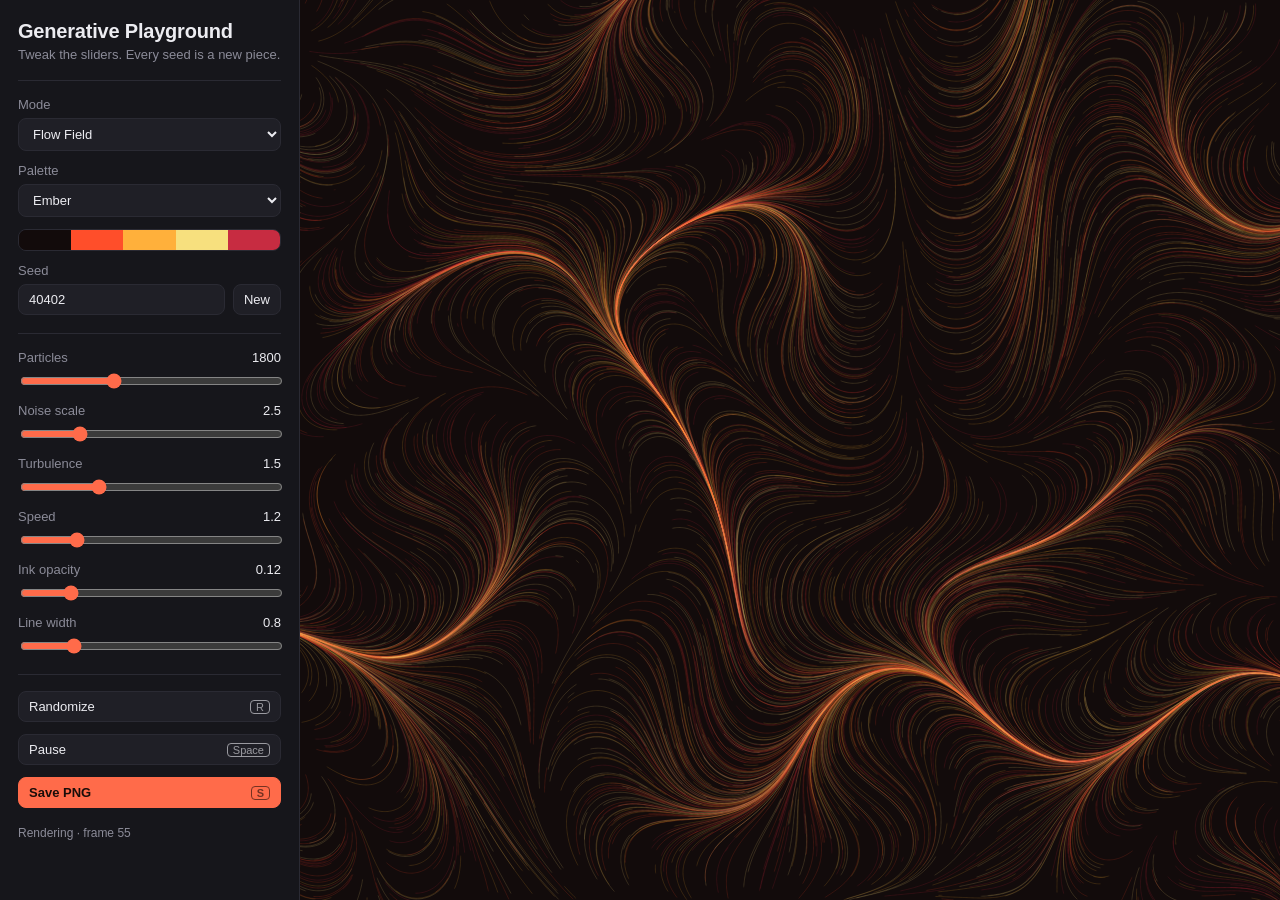
==== index.html @ ee1938bc "Initial commit: generative art playground Browser playground with Flow Field, Clifford Attractor and" ====
<!doctype html>
<html lang="en">
<head>
  <meta charset="utf-8">
  <meta name="viewport" content="width=device-width, initial-scale=1">
  <title>Generative Playground</title>
  <link rel="stylesheet" href="style.css">
</head>
<body>
  <aside id="panel">
    <header>
      <h1>Generative Playground</h1>
      <p class="sub">Tweak the sliders. Every seed is a new piece.</p>
    </header>

    <section class="group">
      <label class="field">
        <span class="label">Mode</span>
        <select id="mode"></select>
      </label>
      <label class="field">
        <span class="label">Palette</span>
        <select id="palette"></select>
      </label>
      <div id="swatches"></div>
      <label class="field">
        <span class="label">Seed</span>
        <div class="row">
          <input id="seed" type="number" min="0" step="1">
          <button id="reseed" type="button" title="New seed">New</button>
        </div>
      </label>
    </section>

    <section class="group" id="params"></section>

    <section class="group actions">
      <button id="randomize" type="button">Randomize <kbd>R</kbd></button>
      <button id="pause" type="button">Pause <kbd>Space</kbd></button>
      <button id="save" type="button" class="primary">Save PNG <kbd>S</kbd></button>
    </section>

    <p id="status" aria-live="polite"></p>
  </aside>

  <main id="stage">
    <canvas id="canvas"></canvas>
  </main>

  <script src="app.js"></script>
</body>
</html>
---- style.css ----
:root {
  --bg: #0e0e11;
  --panel: #16161b;
  --line: #2a2a33;
  --text: #ececf1;
  --muted: #8b8b98;
  --accent: #ff6b4a;
  --radius: 8px;
  font-family: ui-sans-serif, -apple-system, "Segoe UI", Roboto, sans-serif;
  color-scheme: dark;
}

* { box-sizing: border-box; }

html, body {
  margin: 0;
  height: 100%;
  background: var(--bg);
  color: var(--text);
}

body {
  display: grid;
  grid-template-columns: 300px 1fr;
}

#panel {
  background: var(--panel);
  border-right: 1px solid var(--line);
  padding: 20px 18px;
  overflow-y: auto;
  display: flex;
  flex-direction: column;
  gap: 18px;
}

h1 {
  margin: 0;
  font-size: 20px;
  letter-spacing: -0.01em;
}

.sub {
  margin: 4px 0 0;
  color: var(--muted);
  font-size: 13px;
}

.group {
  display: flex;
  flex-direction: column;
  gap: 12px;
  padding-top: 16px;
  border-top: 1px solid var(--line);
}

.field {
  display: flex;
  flex-direction: column;
  gap: 6px;
  font-size: 13px;
}

.field .head {
  display: flex;
  justify-content: space-between;
}

.label { color: var(--muted); }

output {
  font-variant-numeric: tabular-nums;
  color: var(--text);
}

.row { display: flex; gap: 8px; }
.row input { flex: 1; min-width: 0; }

select, input[type="number"], button {
  font: inherit;
  font-size: 13px;
  color: var(--text);
  background: #1f1f26;
  border: 1px solid var(--line);
  border-radius: var(--radius);
  padding: 7px 10px;
}

button {
  cursor: pointer;
  display: flex;
  justify-content: space-between;
  align-items: center;
}

button:hover { border-color: #44444f; background: #24242c; }

button.primary {
  background: var(--accent);
  border-color: var(--accent);
  color: #1a0d09;
  font-weight: 600;
}

button.primary:hover { filter: brightness(1.08); }

kbd {
  font: inherit;
  font-size: 11px;
  opacity: 0.6;
  border: 1px solid currentColor;
  border-radius: 4px;
  padding: 0 5px;
}

input[type="range"] {
  width: 100%;
  accent-color: var(--accent);
}

#swatches {
  display: flex;
  height: 22px;
  border-radius: var(--radius);
  overflow: hidden;
  border: 1px solid var(--line);
}

#swatches span { flex: 1; }

#status {
  margin: 0;
  color: var(--muted);
  font-size: 12px;
  min-height: 1em;
}

#stage {
  position: relative;
  overflow: hidden;
}

canvas {
  display: block;
  width: 100%;
  height: 100%;
}

@media (max-width: 760px) {
  body {
    grid-template-columns: 1fr;
    grid-template-rows: 62vh auto;
    height: auto;
  }
  #stage { grid-row: 1; }
  #panel {
    grid-row: 2;
    border-right: 0;
    border-top: 1px solid var(--line);
    padding: 16px;
  }
}
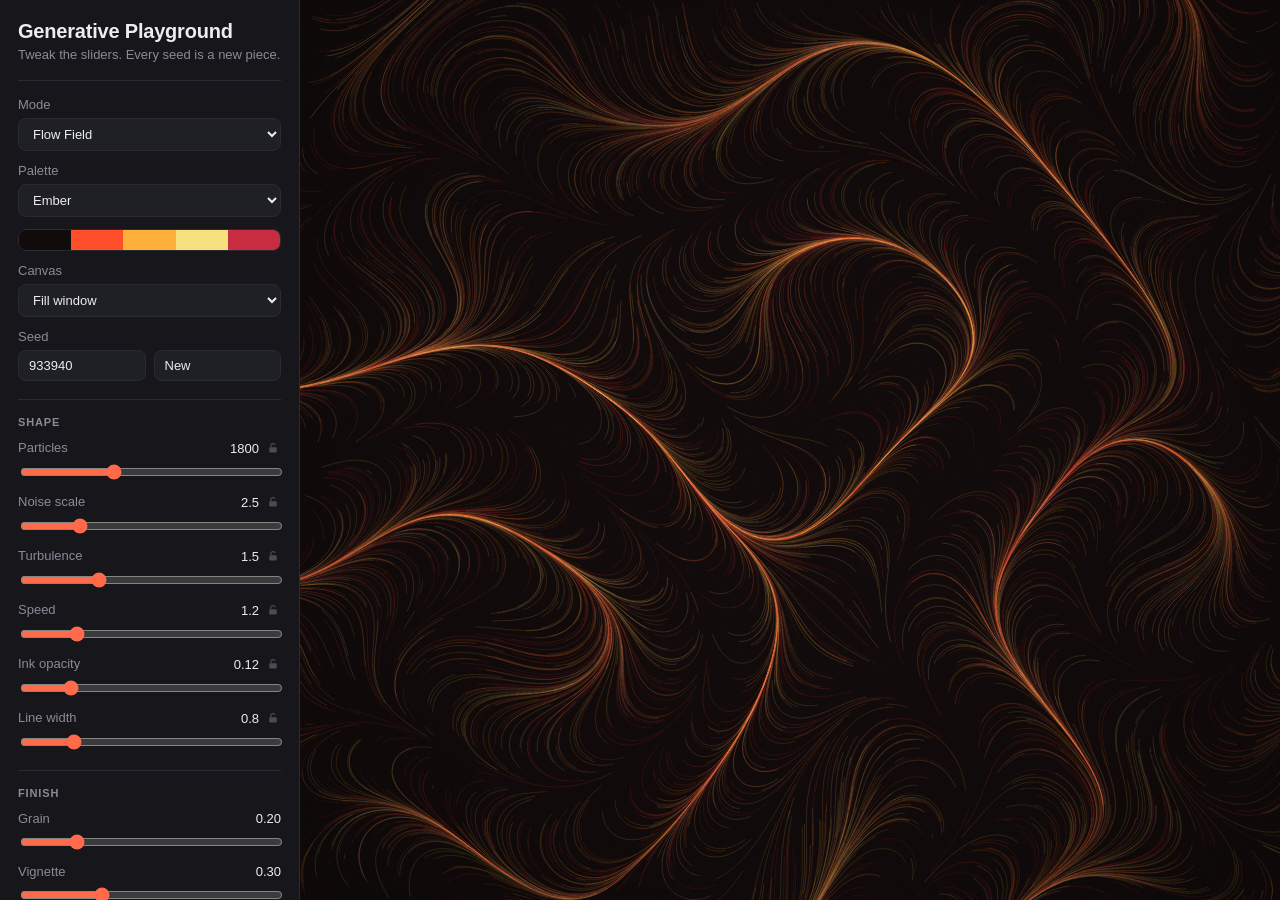
==== commit 04fcdffe: "Add export sizes, favorites, slider locks, aspect ratios, finish effects, present mode - Render mode" ====
--- a/index.html
+++ b/index.html
@@ -24,6 +24,10 @@
       </label>
       <div id="swatches"></div>
       <label class="field">
+        <span class="label">Canvas</span>
+        <select id="aspect"></select>
+      </label>
+      <label class="field">
         <span class="label">Seed</span>
         <div class="row">
           <input id="seed" type="number" min="0" step="1">
@@ -32,19 +36,47 @@
       </label>
     </section>
 
-    <section class="group" id="params"></section>
+    <section class="group">
+      <h2>Shape</h2>
+      <div id="params" class="stack"></div>
+    </section>
+
+    <section class="group">
+      <h2>Finish</h2>
+      <div id="post" class="stack"></div>
+    </section>
 
     <section class="group actions">
       <button id="randomize" type="button">Randomize <kbd>R</kbd></button>
       <button id="pause" type="button">Pause <kbd>Space</kbd></button>
+      <div class="row">
+        <button id="share" type="button">Copy link</button>
+        <button id="present" type="button">Present <kbd>F</kbd></button>
+      </div>
+      <p id="status" aria-live="polite"></p>
+    </section>
+
+    <section class="group">
+      <h2>Export</h2>
+      <label class="field">
+        <span class="label">Size</span>
+        <select id="exportSize"></select>
+      </label>
       <button id="save" type="button" class="primary">Save PNG <kbd>S</kbd></button>
     </section>
 
-    <p id="status" aria-live="polite"></p>
+    <section class="group">
+      <div class="group-head">
+        <h2>Favorites</h2>
+        <button id="favorite" type="button" class="small">★ Save current</button>
+      </div>
+      <div id="favorites"></div>
+    </section>
   </aside>
 
   <main id="stage">
     <canvas id="canvas"></canvas>
+    <div id="hint">Press F or Esc to exit</div>
   </main>
 
   <script src="app.js"></script>
--- a/style.css
+++ b/style.css
@@ -135,16 +135,138 @@
   min-height: 1em;
 }
 
+h2 {
+  margin: 0;
+  font-size: 11px;
+  font-weight: 600;
+  text-transform: uppercase;
+  letter-spacing: 0.08em;
+  color: var(--muted);
+}
+
+.stack {
+  display: flex;
+  flex-direction: column;
+  gap: 12px;
+}
+
+.group-head {
+  display: flex;
+  justify-content: space-between;
+  align-items: center;
+}
+
+.row > button { flex: 1; }
+
+button.small { padding: 4px 9px; font-size: 12px; }
+
+button:disabled { opacity: 0.5; cursor: progress; }
+
+.head .right {
+  display: flex;
+  align-items: center;
+  gap: 6px;
+}
+
+button.lock {
+  padding: 2px;
+  border: 0;
+  background: none;
+  color: var(--muted);
+  opacity: 0.45;
+  line-height: 0;
+}
+
+button.lock:hover { opacity: 1; background: none; }
+button.lock[aria-pressed="true"] { color: var(--accent); opacity: 1; }
+
+#favorites {
+  display: grid;
+  grid-template-columns: repeat(3, 1fr);
+  gap: 6px;
+}
+
+.empty {
+  grid-column: 1 / -1;
+  margin: 0;
+  color: var(--muted);
+  font-size: 12px;
+}
+
+.fav { position: relative; }
+
+.fav .load {
+  display: block;
+  width: 100%;
+  aspect-ratio: 1;
+  padding: 0;
+  overflow: hidden;
+}
+
+.fav .load:hover { border-color: var(--accent); }
+
+.fav img {
+  display: block;
+  width: 100%;
+  height: 100%;
+  object-fit: cover;
+}
+
+.fav .del {
+  position: absolute;
+  top: 3px;
+  right: 3px;
+  width: 20px;
+  height: 20px;
+  padding: 0;
+  justify-content: center;
+  border-radius: 50%;
+  background: rgba(0, 0, 0, 0.7);
+  font-size: 13px;
+  line-height: 1;
+  opacity: 0;
+}
+
+.fav:hover .del, .fav:focus-within .del { opacity: 1; }
+
+@media (hover: none) {
+  .fav .del { opacity: 1; }
+}
+
 #stage {
   position: relative;
   overflow: hidden;
-}
-
-canvas {
-  display: block;
-  width: 100%;
-  height: 100%;
-}
+  display: flex;
+  align-items: center;
+  justify-content: center;
+  background: #0a0a0c;
+}
+
+canvas { display: block; }
+
+canvas.framed { box-shadow: 0 10px 40px rgba(0, 0, 0, 0.5); }
+
+#hint {
+  position: absolute;
+  bottom: 24px;
+  left: 50%;
+  transform: translateX(-50%);
+  padding: 8px 14px;
+  border-radius: 999px;
+  background: rgba(0, 0, 0, 0.7);
+  color: #fff;
+  font-size: 13px;
+  pointer-events: none;
+  opacity: 0;
+  transition: opacity 0.4s;
+}
+
+#hint.show { opacity: 1; }
+
+body.presenting { grid-template-columns: 1fr; }
+body.presenting #panel { display: none; }
+body.presenting #stage { background: #000; height: 100vh; }
+body.presenting canvas.framed { box-shadow: none; }
 
 @media (max-width: 760px) {
   body {
@@ -153,6 +275,7 @@
     height: auto;
   }
   #stage { grid-row: 1; }
+  body.presenting { grid-template-rows: 100vh; }
   #panel {
     grid-row: 2;
     border-right: 0;
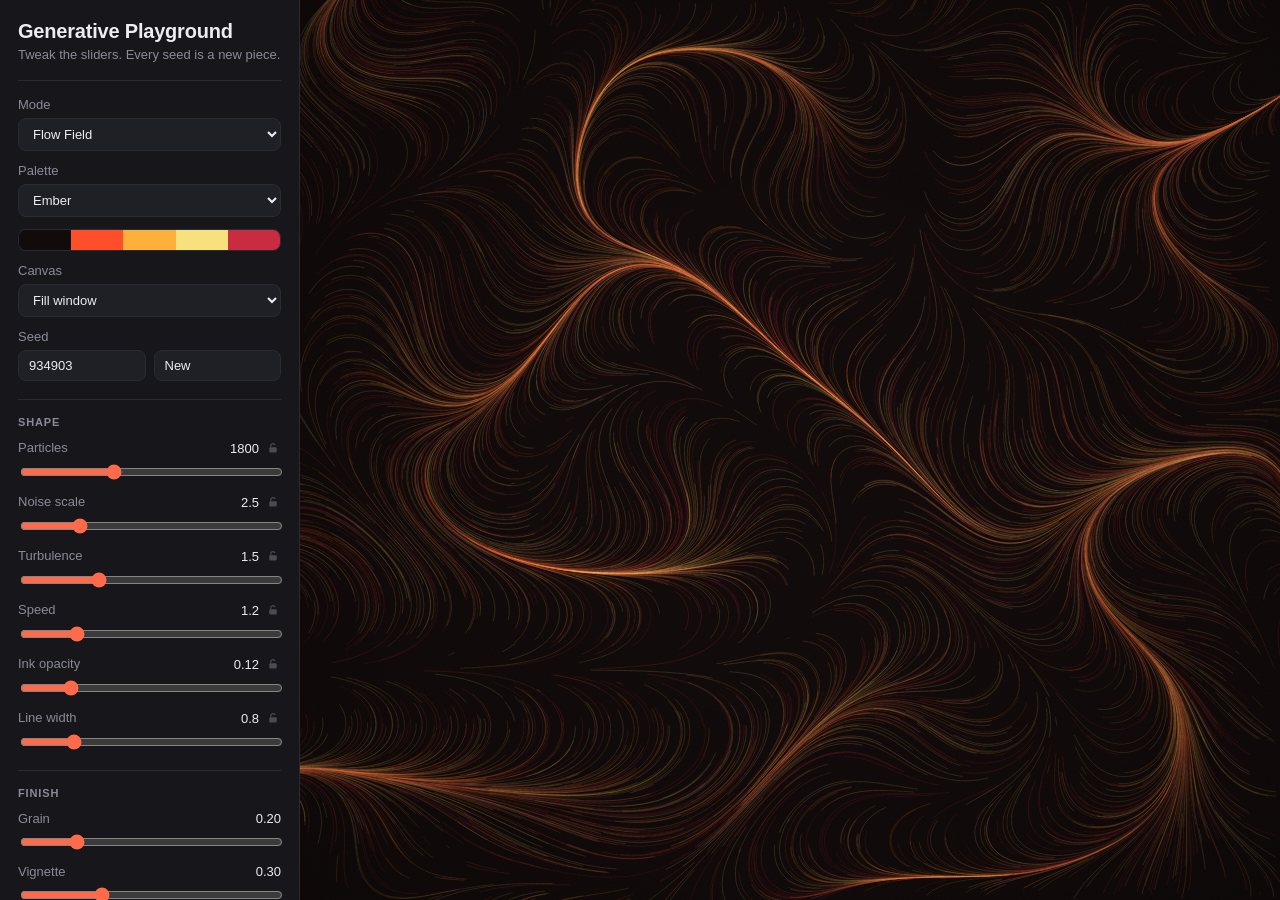
==== commit dcea439b: "Add circle packing, Voronoi, Truchet, reaction-diffusion modes and video recording - Circle Packing " ====
--- a/index.html
+++ b/index.html
@@ -63,6 +63,7 @@
         <select id="exportSize"></select>
       </label>
       <button id="save" type="button" class="primary">Save PNG <kbd>S</kbd></button>
+      <button id="record" type="button">Record video <kbd>V</kbd></button>
     </section>
 
     <section class="group">
--- a/style.css
+++ b/style.css
@@ -103,6 +103,14 @@
 }
 
 button.primary:hover { filter: brightness(1.08); }
+
+button.recording {
+  background: #d64545;
+  border-color: #d64545;
+  color: #fff;
+}
+
+button.recording:hover { background: #e05252; }
 
 kbd {
   font: inherit;
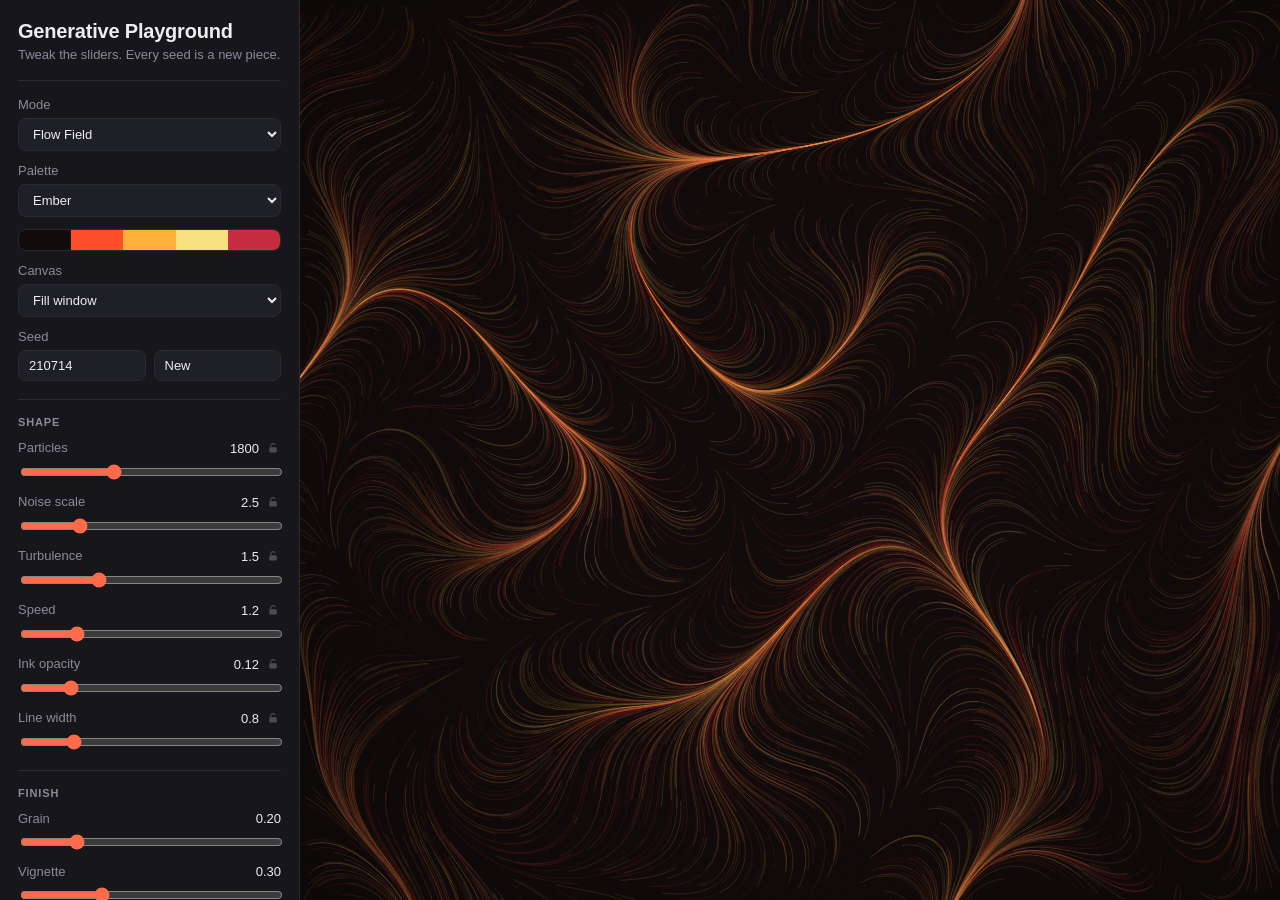
==== commit 1c6926eb: "Split app.js into ES modules under src/ - src/modes/: one file per mode, registered in modes/index.j" ====
--- a/index.html
+++ b/index.html
@@ -80,6 +80,6 @@
     <div id="hint">Press F or Esc to exit</div>
   </main>
 
-  <script src="app.js"></script>
+  <script type="module" src="src/main.js"></script>
 </body>
 </html>
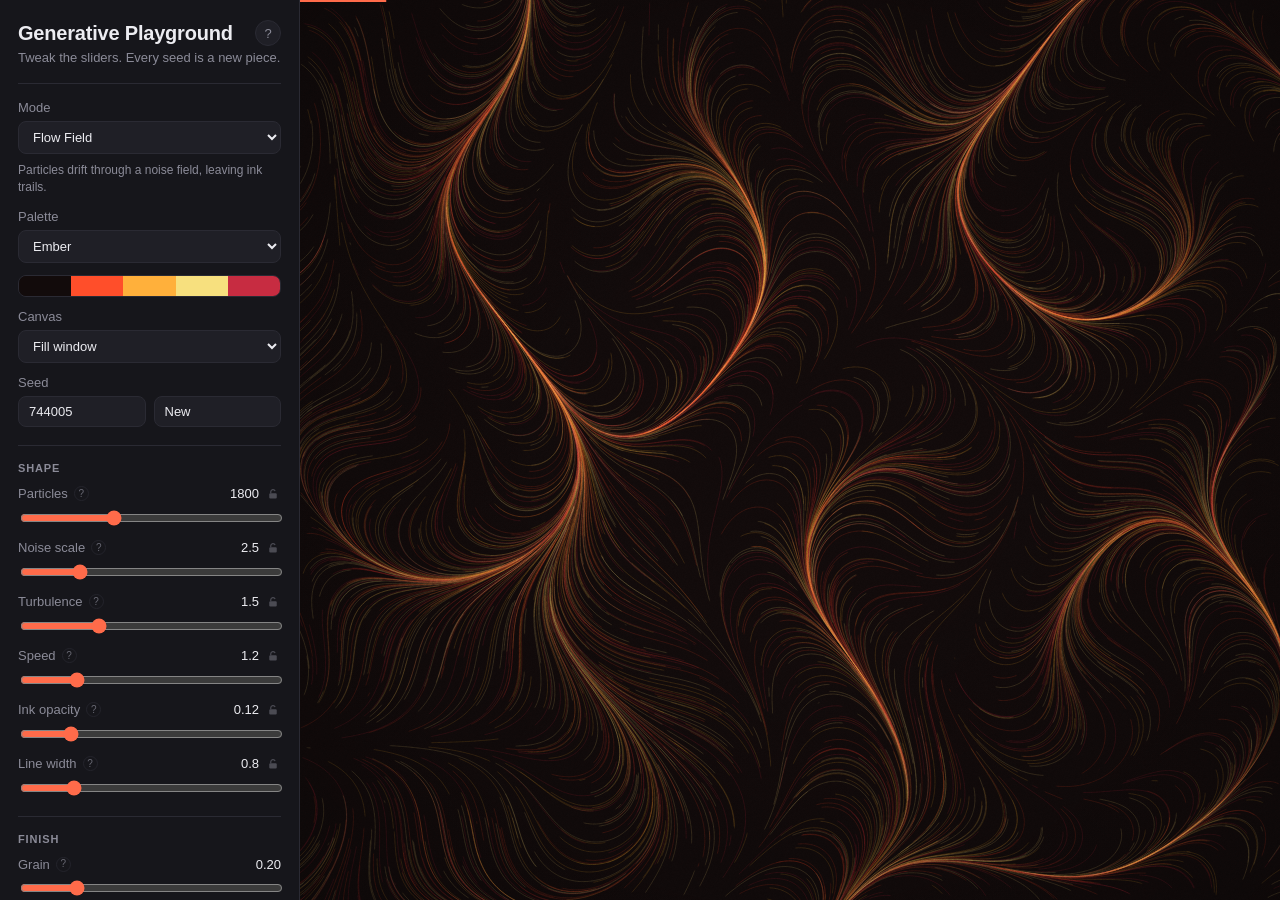
==== commit a5d7e18b: "Add tooltips, progress bar, shortcut overlay, SVG export and README - Every slider has help text sho" ====
--- a/index.html
+++ b/index.html
@@ -9,7 +9,10 @@
 <body>
   <aside id="panel">
     <header>
-      <h1>Generative Playground</h1>
+      <div class="title-row">
+        <h1>Generative Playground</h1>
+        <button id="helpBtn" type="button" class="icon" aria-label="Keyboard shortcuts" title="Keyboard shortcuts (?)">?</button>
+      </div>
       <p class="sub">Tweak the sliders. Every seed is a new piece.</p>
     </header>
 
@@ -18,6 +21,7 @@
         <span class="label">Mode</span>
         <select id="mode"></select>
       </label>
+      <p id="modeDesc" class="hint"></p>
       <label class="field">
         <span class="label">Palette</span>
         <select id="palette"></select>
@@ -63,6 +67,7 @@
         <select id="exportSize"></select>
       </label>
       <button id="save" type="button" class="primary">Save PNG <kbd>S</kbd></button>
+      <button id="saveSvg" type="button">Save SVG</button>
       <button id="record" type="button">Record video <kbd>V</kbd></button>
     </section>
 
@@ -76,10 +81,28 @@
   </aside>
 
   <main id="stage">
+    <div id="progress" aria-hidden="true"><span></span></div>
     <canvas id="canvas"></canvas>
     <div id="hint">Press F or Esc to exit</div>
   </main>
 
+  <dialog id="help" aria-labelledby="helpTitle">
+    <div class="dialog-head">
+      <h2 id="helpTitle">Keyboard shortcuts</h2>
+      <button id="helpClose" type="button" class="icon" aria-label="Close">×</button>
+    </div>
+    <dl class="keys">
+      <dt><kbd>R</kbd></dt><dd>Randomize (locked sliders stay put)</dd>
+      <dt><kbd>Space</kbd></dt><dd>Pause / resume</dd>
+      <dt><kbd>S</kbd></dt><dd>Save PNG at the chosen size</dd>
+      <dt><kbd>V</kbd></dt><dd>Record / stop video</dd>
+      <dt><kbd>F</kbd></dt><dd>Present fullscreen</dd>
+      <dt><kbd>Esc</kbd></dt><dd>Leave present mode / close this</dd>
+      <dt><kbd>?</kbd></dt><dd>Show / hide this list</dd>
+    </dl>
+    <p class="hint">Shortcuts are ignored while typing in the seed box or a menu has focus.</p>
+  </dialog>
+
   <script type="module" src="src/main.js"></script>
 </body>
 </html>
--- a/style.css
+++ b/style.css
@@ -135,6 +135,141 @@
 }
 
 #swatches span { flex: 1; }
+
+.title-row {
+  display: flex;
+  justify-content: space-between;
+  align-items: center;
+  gap: 8px;
+}
+
+button.icon {
+  width: 26px;
+  height: 26px;
+  padding: 0;
+  justify-content: center;
+  border-radius: 50%;
+  color: var(--muted);
+  flex: none;
+}
+
+button.icon:hover { color: var(--text); }
+
+.hint {
+  margin: -4px 0 0;
+  color: var(--muted);
+  font-size: 12px;
+  line-height: 1.45;
+}
+
+.head .name {
+  display: flex;
+  align-items: center;
+  gap: 6px;
+}
+
+/* Tooltips anchor to the whole field so they span the panel and never overflow it. */
+.field { position: relative; }
+
+button.tip {
+  width: 15px;
+  height: 15px;
+  padding: 0;
+  justify-content: center;
+  border-radius: 50%;
+  background: none;
+  color: var(--muted);
+  font-size: 10px;
+  line-height: 1;
+  opacity: 0.7;
+}
+
+button.tip:hover, button.tip:focus-visible { opacity: 1; background: none; }
+
+button.tip::after {
+  content: attr(data-tip);
+  position: absolute;
+  top: 22px;
+  left: 0;
+  right: 0;
+  z-index: 5;
+  padding: 8px 10px;
+  border: 1px solid var(--line);
+  border-radius: 6px;
+  background: #24242c;
+  color: var(--text);
+  font-size: 12px;
+  line-height: 1.45;
+  text-align: left;
+  white-space: normal;
+  box-shadow: 0 6px 20px rgba(0, 0, 0, 0.4);
+  opacity: 0;
+  pointer-events: none;
+  transition: opacity 0.12s;
+}
+
+button.tip:hover::after, button.tip:focus::after { opacity: 1; }
+button.tip:not(:hover):not(:focus)::after { visibility: hidden; }
+
+#progress {
+  position: absolute;
+  top: 0;
+  left: 0;
+  right: 0;
+  height: 2px;
+  z-index: 2;
+  pointer-events: none;
+  transition: opacity 0.6s;
+}
+
+#progress span {
+  display: block;
+  height: 100%;
+  background: var(--accent);
+  transform: scaleX(0);
+  transform-origin: 0 50%;
+}
+
+#progress.done { opacity: 0; }
+body.presenting #progress { display: none; }
+
+dialog {
+  width: min(380px, calc(100vw - 32px));
+  padding: 18px 20px;
+  border: 1px solid var(--line);
+  border-radius: 12px;
+  background: var(--panel);
+  color: var(--text);
+}
+
+dialog::backdrop { background: rgba(0, 0, 0, 0.6); }
+
+.dialog-head {
+  display: flex;
+  justify-content: space-between;
+  align-items: center;
+  margin-bottom: 14px;
+}
+
+.dialog-head h2 {
+  font-size: 15px;
+  text-transform: none;
+  letter-spacing: 0;
+  color: var(--text);
+}
+
+.keys {
+  display: grid;
+  grid-template-columns: auto 1fr;
+  gap: 10px 14px;
+  align-items: center;
+  margin: 0 0 14px;
+  font-size: 13px;
+}
+
+.keys dt { justify-self: start; }
+.keys dd { margin: 0; color: var(--muted); }
+.keys kbd { font-size: 12px; opacity: 1; padding: 1px 7px; }
 
 #status {
   margin: 0;
